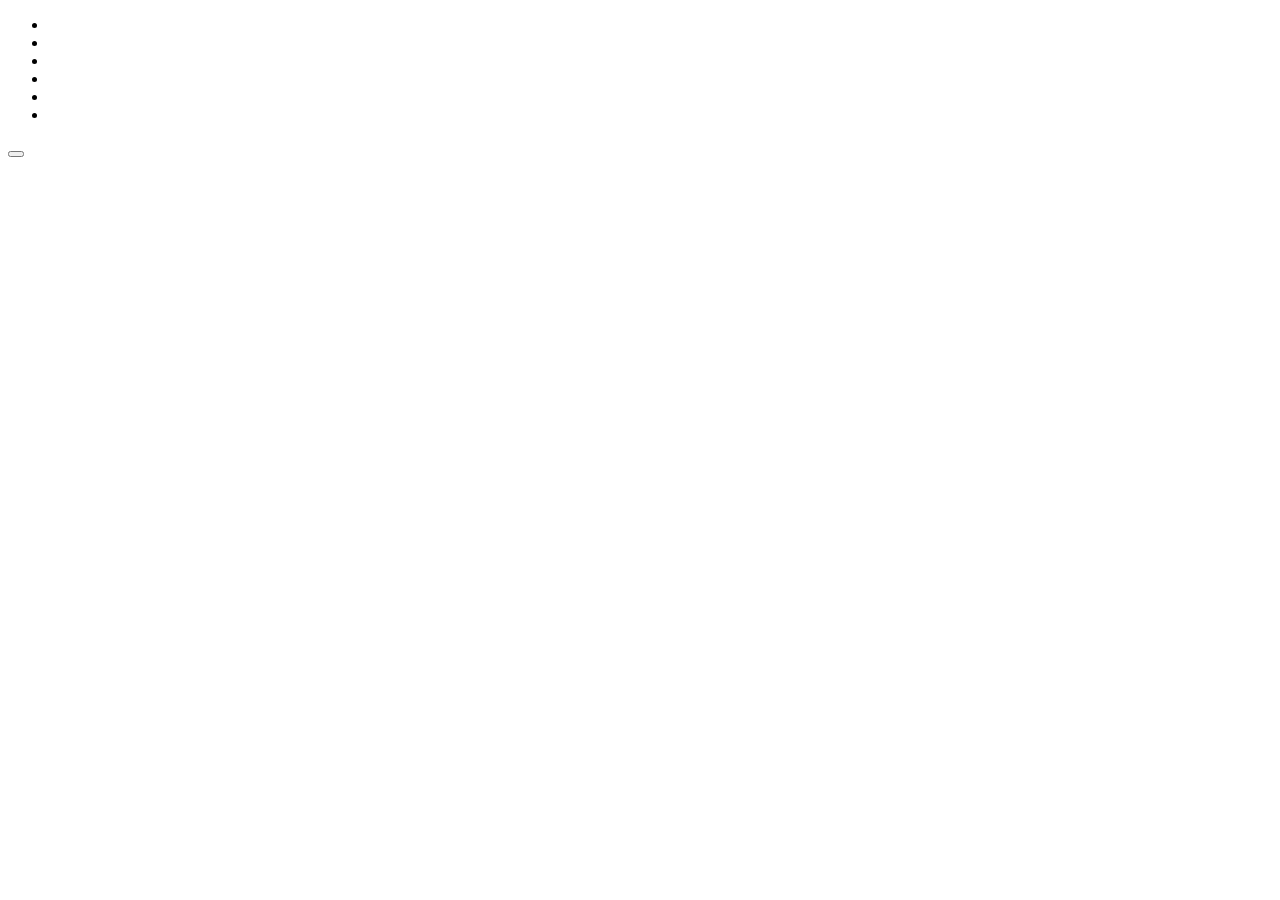
==== index.html @ 34fa8f8a "Add files via upload" ====
<!DOCTYPE html>
<html lang="en">
<head>
    <meta charset="UTF-8">
    <meta http-equiv="X-UA-Compatible" content="IE=edge">
    <meta name="viewport" content="width=device-width, initial-scale=1.0">
    <title>Document</title>
</head>
<body>
    <header class="header">
        <div class="header__top">
            <div class="header__logo">
                
            </div>
            <div class="header__nav">
                <nav class="nav">
                    <ul class="nav__list">
                            <li class="nav__item"></li>
                            <li class="nav__item"></li>
                            <li class="nav__item"></li>
                            <li class="nav__item"></li>
                            <li class="nav__item"></li>
                            <li class="nav__item"></li>
                    </ul>
                </nav>
            </div>
            <div class="header__cellbutton">
                <p class="header__cell"></p>
                <button class="header__button"></button>
            </div>
        </div>
    </header>
    <main>
        <section class="hero">
            <div class="hero__container"> <!-- сделать флексом с осью вниз с выравниваним-->
                <div class="hero__h1"></div>
                <div class="hero__h2"></div>
                <div class="hero__button hero__button_orange"></div>
                <div class="hero__button hero__button"></div>
            </div>
        </section>
    </main>
    
</body>
</html>
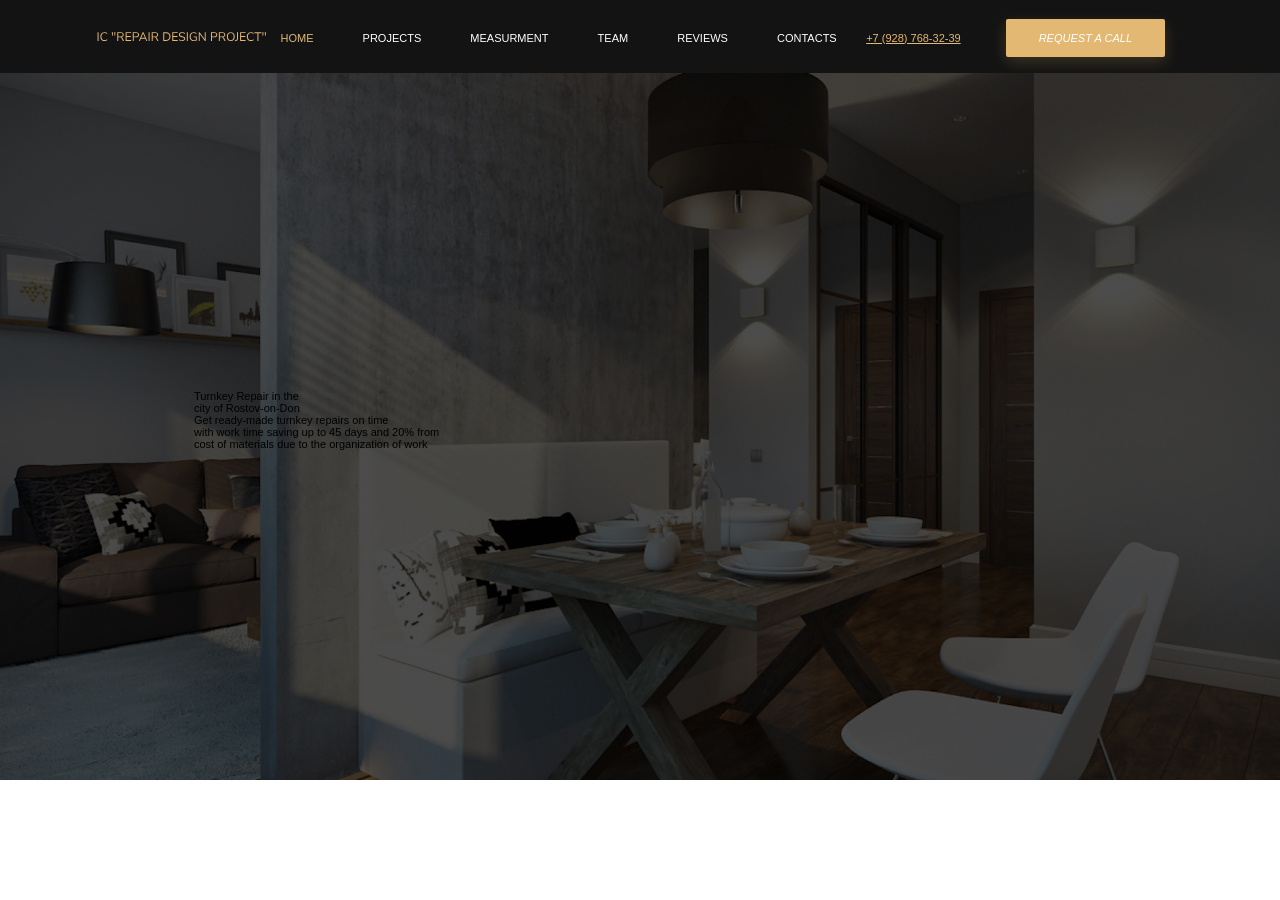
==== commit dcb6e512: "Add files via upload" ====
--- a/index.html
+++ b/index.html
@@ -4,39 +4,42 @@
     <meta charset="UTF-8">
     <meta http-equiv="X-UA-Compatible" content="IE=edge">
     <meta name="viewport" content="width=device-width, initial-scale=1.0">
+    <link href="css/style.css" rel="stylesheet">
     <title>Document</title>
 </head>
 <body>
     <header class="header">
-        <div class="header__top">
+        <div class="header__top container">
             <div class="header__logo">
-                
+                <img src="images/logo.svg" alt="Logo" height="10px" width="179px">
             </div>
             <div class="header__nav">
                 <nav class="nav">
                     <ul class="nav__list">
-                            <li class="nav__item"></li>
-                            <li class="nav__item"></li>
-                            <li class="nav__item"></li>
-                            <li class="nav__item"></li>
-                            <li class="nav__item"></li>
-                            <li class="nav__item"></li>
+                            <li class="nav__item nav__item-orange">HOME</li>
+                            <li class="nav__item">PROJECTS</li>
+                            <li class="nav__item">MEASURMENT</li>
+                            <li class="nav__item">TEAM</li>
+                            <li class="nav__item">REVIEWS</li>
+                            <li class="nav__item">CONTACTS</li>
                     </ul>
                 </nav>
             </div>
             <div class="header__cellbutton">
-                <p class="header__cell"></p>
-                <button class="header__button"></button>
+                <div><a href="tel: +79287683239" class="header__cell">+7 (928) 768-32-39</a></div>
+                <div><button class="header__button">Request a call</button></div>
             </div>
         </div>
     </header>
     <main>
         <section class="hero">
-            <div class="hero__container"> <!-- сделать флексом с осью вниз с выравниваним-->
-                <div class="hero__h1"></div>
-                <div class="hero__h2"></div>
-                <div class="hero__button hero__button_orange"></div>
-                <div class="hero__button hero__button"></div>
+            <div class="hero__container container"> 
+                    <div class="hero__h1">Turnkey Repair in the <br>city of Rostov-on-Don</div>
+                    <div class="hero__h2">Get ready-made turnkey repairs on time<br>
+                        with work time saving up to 45 days and 20% from<br>
+                        cost of materials due to the organization of work</div>
+                    <div class="hero__button hero__button_orange"></div>
+                    <div class="hero__button hero__button"></div>
             </div>
         </section>
     </main>
--- a/css/style.css
+++ b/css/style.css
@@ -0,0 +1,117 @@
+@font-face {
+    font-family: "Nunito Sans", sans-serif;
+    src: url('fonts/NunitoSans-Regular.ttf');
+    font-weight: normal;
+    font-style: normal;
+}
+
+* {
+    margin: 0px;
+    padding: 0px;
+    font-size: 11px;
+    box-sizing: border-box;
+}
+
+body {
+    font-family: "Nunito Sans", sans-serif;
+}
+
+.container {
+    max-width: 1440px;
+    margin: 0px auto;
+}
+
+.header__top {
+    display: flex;
+    justify-content: space-between;
+    flex-direction: row;
+    align-items: center;
+    flex-basis: content;
+    background-color: #131313;
+    height: 73px;
+    padding: 24px 90px 22px 92px;
+
+}
+
+.header__logo {}
+
+.header__nav {}
+
+.nav {
+    width: auto;
+}
+
+.nav__list {
+    list-style: none;
+    text-align: center;
+}
+
+.nav__item {
+    margin: 23px;
+    color: #FFFFFF;
+    display: inline;
+}
+
+.nav__item:nth-of-type(1) {
+    margin-left: 0px;
+}
+
+.nav__item:nth-last-of-type(1) {
+    margin-right: 0px;
+}
+
+.nav__item-orange {
+    color: #E3B873;
+}
+
+.header__cellbutton {
+    display: flex;
+    justify-content: end;
+    flex-direction: row;
+    align-items: center;
+}
+
+.header__cell {
+    color: #E3B873; 
+    text-align: right;
+    text-decoration: underline;
+    margin: 0px 20px;
+}
+
+.header__button {
+    background-color: #E3B873;
+    font-style: italic;
+    text-transform: uppercase;
+    padding: 13px 33px;
+    margin: 0px 25px;
+    border-style: none;
+    border-radius: 2px;
+    color: #FFFFFF;
+    box-shadow: 0px 5px 15px rgba(227, 184, 115, 0.2);
+}
+
+.hero {}
+
+.hero__container {
+    display: flex;
+    flex-direction: column;
+    justify-content: center;
+    align-items: flex-start;
+    background: url('../images/hero_rectangle.jpg') center no-repeat;
+    position: relative;
+    background-size: cover;
+    height: 707px;
+    padding: 194px 627px 208px 194px;
+    z-index: 1;
+}
+
+.hero__container::after {
+    content: '';
+    position: absolute;
+    top: 0;
+    left: 0;
+    width: 100%;
+    height: 100%;
+    background: rgba(0,0,0,.7);
+    z-index: -1;
+}
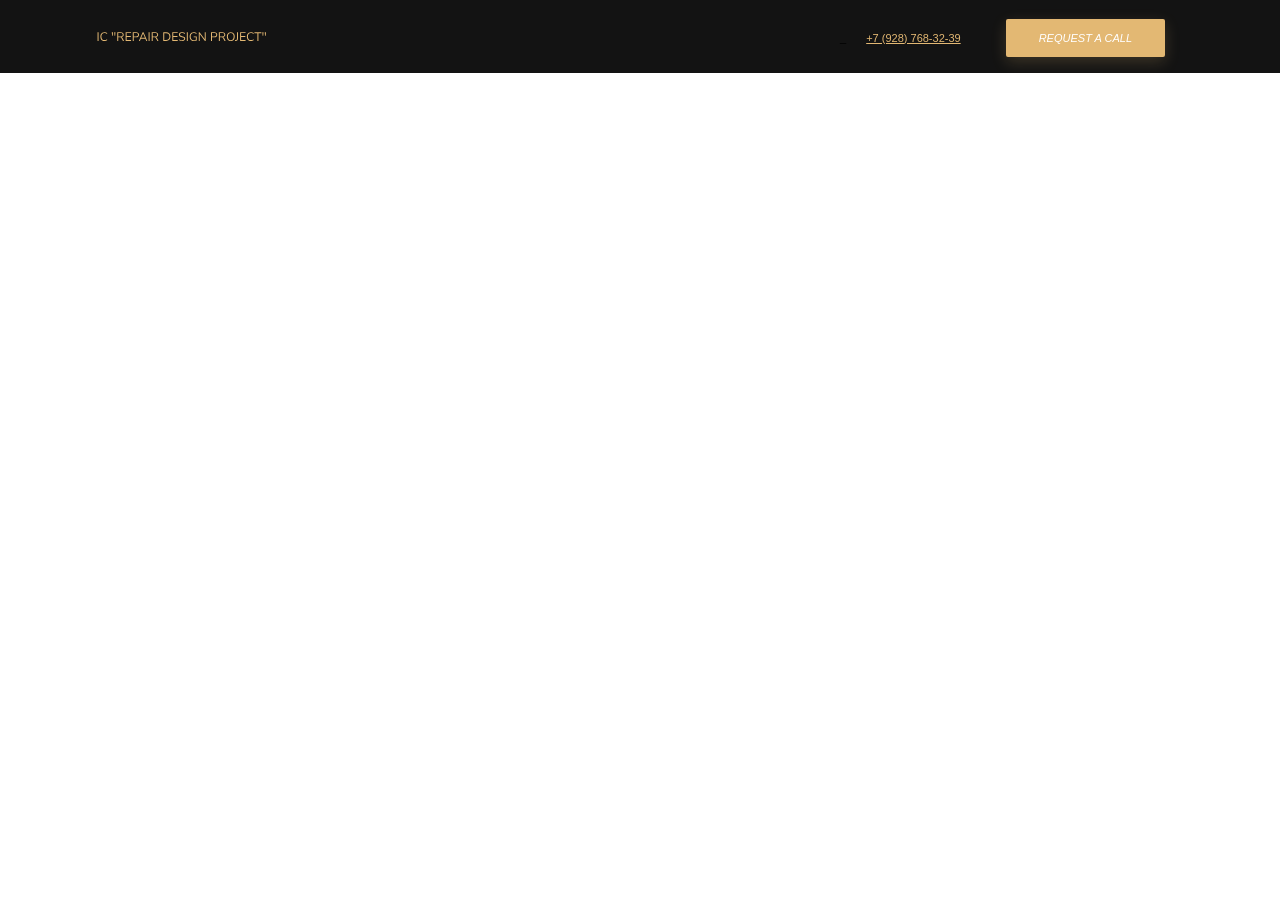
==== commit b42a4511: "Add files via upload" ====
--- a/index.html
+++ b/index.html
@@ -10,34 +10,47 @@
 <body>
     <header class="header">
         <div class="header__top container">
-            <div class="header__logo">
+            <!-- Логотип как правило делается ссылкой (tag a) -->
+            <a href='#' class="header__logo">
                 <img src="images/logo.svg" alt="Logo" height="10px" width="179px">
-            </div>
+            </a>
             <div class="header__nav">
                 <nav class="nav">
                     <ul class="nav__list">
+                            <!-- Логика модификатора правильная, но модификатор делают либо через 2 дефиса - nav__item--orange (устаревшее, так было раньше), либо через нижнее подчеркивание: nav__item_orange -->
+                            <!-- https://ru.bem.info/methodology/block-modification/#%D0%98%D0%B7%D0%BC%D0%B5%D0%BD%D0%B5%D0%BD%D0%B8%D0%B5-%D0%B1%D0%BB%D0%BE%D0%BA%D0%B0-%D0%BC%D0%BE%D0%B4%D0%B8%D1%84%D0%B8%D0%BA%D0%B0%D1%82%D0%BE%D1%80%D0%BE%D0%BC -->
                             <li class="nav__item nav__item-orange">HOME</li>
+                            <!-- В html у тебя должна быть только сухая верстка, все украшательство исключительно стилями, поэтому лучше все кнопки  сделать не заглавными, а "заглавность" задать  помощью стилей text-transform: uppercase; -->
                             <li class="nav__item">PROJECTS</li>
                             <li class="nav__item">MEASURMENT</li>
                             <li class="nav__item">TEAM</li>
                             <li class="nav__item">REVIEWS</li>
                             <li class="nav__item">CONTACTS</li>
+                            <!-- Наверное это должно быть ссылками и надо будет потом текст обернуть в ссылку типа 
+                            <li class="nav__item">
+                                <a href="/contacts" class="nav__link" target="_blank">Contacts</a>
+                            </li> -->
                     </ul>
                 </nav>
             </div>
-            <div class="header__cellbutton">
-                <div><a href="tel: +79287683239" class="header__cell">+7 (928) 768-32-39</a></div>
-                <div><button class="header__button">Request a call</button></div>
+             <!-- Можно например назвать контейнер по смыслу, например: header__contacts или header__callback или если ничего в голову не приходит типа header__wrapper, header__last-section -->
+            <div class="header__cellbutton">_
+                <!-- Макет еще не смотрела, а зачем тут див вокруг ссылки и кнопки? -->
+                <a href="tel: +79287683239" class="header__cell">+7 (928) 768-32-39</a>
+                <button class="header__button">Request a call</button>
             </div>
         </div>
     </header>
     <main>
         <section class="hero">
             <div class="hero__container container"> 
+                    <!-- Лучше не использовать название тега в классе, так как тег может поменяться (исключение кнопка так как название и суть совпадает), а название должно отражать суть класса, в данном случае лучше было бы hero__title, hero__text, hero__caption и тому подобное -->
+                    <!-- С точки зрения семантики для текста всегда лучше использовать текстовые теги h1...h2, p, span, особенно если этот текст важен для seo или несет важную информацию -->
                     <div class="hero__h1">Turnkey Repair in the <br>city of Rostov-on-Don</div>
                     <div class="hero__h2">Get ready-made turnkey repairs on time<br>
                         with work time saving up to 45 days and 20% from<br>
                         cost of materials due to the organization of work</div>
+                        <!-- Правильный модификатор :) но опять же семантичнее делать кнопку тегом button, или если это ссылка то ссылкой (tag a) -->
                     <div class="hero__button hero__button_orange"></div>
                     <div class="hero__button hero__button"></div>
             </div>
--- a/css/style.css
+++ b/css/style.css
@@ -21,21 +21,51 @@
     margin: 0px auto;
 }
 
+.header {
+    background-color: #131313;
+}
+
 .header__top {
     display: flex;
     justify-content: space-between;
     flex-direction: row;
     align-items: center;
     flex-basis: content;
-    background-color: #131313;
     height: 73px;
-    padding: 24px 90px 22px 92px;
+    padding: 18px;
 
 }
 
 .header__logo {}
 
-.header__nav {}
+.header__nav {
+    display: none;
+
+   
+}
+
+@media (min-width: 768px) {
+    .header__top {
+        padding: 24px;
+    }
+}
+
+@media (min-width: 1024px) {
+
+    .header__top {
+       padding: 24px 90px 22px 92px;
+    }
+}
+
+@media (min-width: 1290px) {
+    .header__nav {
+        display: flex;
+    }
+}
+
+main {
+    display: none;
+}
 
 .nav {
     width: auto;
@@ -79,6 +109,7 @@
 }
 
 .header__button {
+    display: none;
     background-color: #E3B873;
     font-style: italic;
     text-transform: uppercase;
@@ -90,22 +121,32 @@
     box-shadow: 0px 5px 15px rgba(227, 184, 115, 0.2);
 }
 
-.hero {}
+@media (min-width: 768px) {
+    .header__button {
+        display: block;
+    }
+}
+
+.hero {
+    position: relative;
+    background: url('../images/hero_rectangle.jpg') center no-repeat;
+    background-size: cover;
+}
 
 .hero__container {
     display: flex;
     flex-direction: column;
     justify-content: center;
     align-items: flex-start;
-    background: url('../images/hero_rectangle.jpg') center no-repeat;
-    position: relative;
-    background-size: cover;
+   
+  
+    
     height: 707px;
     padding: 194px 627px 208px 194px;
     z-index: 1;
 }
 
-.hero__container::after {
+.hero::after {
     content: '';
     position: absolute;
     top: 0;
@@ -113,5 +154,5 @@
     width: 100%;
     height: 100%;
     background: rgba(0,0,0,.7);
-    z-index: -1;
+    z-index: 0;
 }
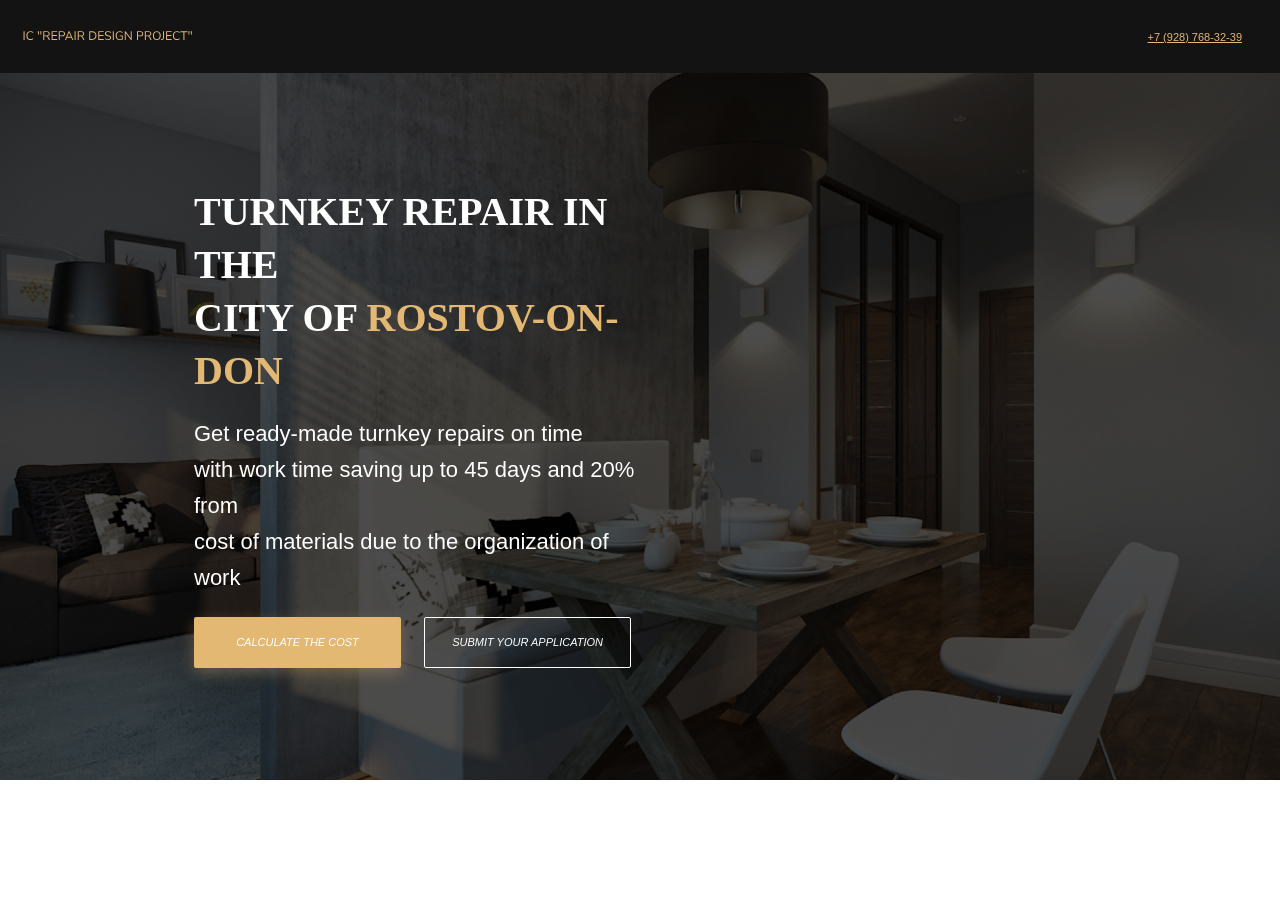
==== commit 74689cd4: "Add files via upload" ====
--- a/index.html
+++ b/index.html
@@ -17,25 +17,16 @@
             <div class="header__nav">
                 <nav class="nav">
                     <ul class="nav__list">
-                            <!-- Логика модификатора правильная, но модификатор делают либо через 2 дефиса - nav__item--orange (устаревшее, так было раньше), либо через нижнее подчеркивание: nav__item_orange -->
-                            <!-- https://ru.bem.info/methodology/block-modification/#%D0%98%D0%B7%D0%BC%D0%B5%D0%BD%D0%B5%D0%BD%D0%B8%D0%B5-%D0%B1%D0%BB%D0%BE%D0%BA%D0%B0-%D0%BC%D0%BE%D0%B4%D0%B8%D1%84%D0%B8%D0%BA%D0%B0%D1%82%D0%BE%D1%80%D0%BE%D0%BC -->
-                            <li class="nav__item nav__item-orange">HOME</li>
-                            <!-- В html у тебя должна быть только сухая верстка, все украшательство исключительно стилями, поэтому лучше все кнопки  сделать не заглавными, а "заглавность" задать  помощью стилей text-transform: uppercase; -->
-                            <li class="nav__item">PROJECTS</li>
-                            <li class="nav__item">MEASURMENT</li>
-                            <li class="nav__item">TEAM</li>
-                            <li class="nav__item">REVIEWS</li>
-                            <li class="nav__item">CONTACTS</li>
-                            <!-- Наверное это должно быть ссылками и надо будет потом текст обернуть в ссылку типа 
-                            <li class="nav__item">
-                                <a href="/contacts" class="nav__link" target="_blank">Contacts</a>
-                            </li> -->
+                            <li class="nav__item"><a href="/contacts" class="nav__link nav__link_orange" target="_blank">home</a></li>
+                            <li class="nav__item"><a href="/contacts" class="nav__link" target="_blank">projects</a></li>
+                            <li class="nav__item"><a href="/contacts" class="nav__link" target="_blank">measurement</a></li>
+                            <li class="nav__item"><a href="/contacts" class="nav__link" target="_blank">team</a></li>
+                            <li class="nav__item"><a href="/contacts" class="nav__link" target="_blank">reviews</a></li>
+                            <li class="nav__item"><a href="/contacts" class="nav__link" target="_blank">contacts</a></li>
                     </ul>
                 </nav>
             </div>
-             <!-- Можно например назвать контейнер по смыслу, например: header__contacts или header__callback или если ничего в голову не приходит типа header__wrapper, header__last-section -->
-            <div class="header__cellbutton">_
-                <!-- Макет еще не смотрела, а зачем тут див вокруг ссылки и кнопки? -->
+            <div class="header__callback">
                 <a href="tel: +79287683239" class="header__cell">+7 (928) 768-32-39</a>
                 <button class="header__button">Request a call</button>
             </div>
@@ -46,13 +37,15 @@
             <div class="hero__container container"> 
                     <!-- Лучше не использовать название тега в классе, так как тег может поменяться (исключение кнопка так как название и суть совпадает), а название должно отражать суть класса, в данном случае лучше было бы hero__title, hero__text, hero__caption и тому подобное -->
                     <!-- С точки зрения семантики для текста всегда лучше использовать текстовые теги h1...h2, p, span, особенно если этот текст важен для seo или несет важную информацию -->
-                    <div class="hero__h1">Turnkey Repair in the <br>city of Rostov-on-Don</div>
-                    <div class="hero__h2">Get ready-made turnkey repairs on time<br>
+                    <h1 class="hero__h1">Turnkey Repair in the <br>city of <span class="hero__h1 hero__h1_orange">Rostov-on-Don</h1>
+                    <h2 class="hero__h2">Get ready-made turnkey repairs on time<br>
                         with work time saving up to 45 days and 20% from<br>
-                        cost of materials due to the organization of work</div>
-                        <!-- Правильный модификатор :) но опять же семантичнее делать кнопку тегом button, или если это ссылка то ссылкой (tag a) -->
-                    <div class="hero__button hero__button_orange"></div>
-                    <div class="hero__button hero__button"></div>
+                        cost of materials due to the organization of work</h2>
+                    <div class="hero__cost">
+                        <button class="hero__button hero__button_orange">calculate the cost</button>
+                        <button class="hero__button">submit your application</button>   
+                    </div>
+                    
             </div>
         </section>
     </main>
--- a/css/style.css
+++ b/css/style.css
@@ -5,6 +5,13 @@
     font-style: normal;
 }
 
+@font-face {
+    font-family: "Yeseva One", cursive;
+    src: url('fonts/YesevaOne-Regular.ttf');
+    font-weight: normal;
+    font-style: normal;
+}
+
 * {
     margin: 0px;
     padding: 0px;
@@ -32,25 +39,21 @@
     align-items: center;
     flex-basis: content;
     height: 73px;
-    padding: 18px;
-
+    padding: 24px 90px 22px 92px;
 }
 
 .header__logo {}
 
-.header__nav {
-    display: none;
-
-   
-}
-
-@media (min-width: 768px) {
+@media (max-width: 1300px) {
     .header__top {
-        padding: 24px;
-    }
-}
-
-@media (min-width: 1024px) {
+        padding: 18px;
+    }
+    .header__nav {
+        display: none;
+    }
+}
+
+/*@media (min-width: 1024px) {
 
     .header__top {
        padding: 24px 90px 22px 92px;
@@ -61,11 +64,7 @@
     .header__nav {
         display: flex;
     }
-}
-
-main {
-    display: none;
-}
+}*/
 
 .nav {
     width: auto;
@@ -78,8 +77,17 @@
 
 .nav__item {
     margin: 23px;
-    color: #FFFFFF;
     display: inline;
+}
+
+.nav__link {
+    text-transform: uppercase;
+    color: #FFFFFF;
+    text-decoration: none;
+}
+
+.nav__link_orange {
+    color: #E3B873;
 }
 
 .nav__item:nth-of-type(1) {
@@ -90,11 +98,7 @@
     margin-right: 0px;
 }
 
-.nav__item-orange {
-    color: #E3B873;
-}
-
-.header__cellbutton {
+.header__callback {
     display: flex;
     justify-content: end;
     flex-direction: row;
@@ -121,11 +125,11 @@
     box-shadow: 0px 5px 15px rgba(227, 184, 115, 0.2);
 }
 
-@media (min-width: 768px) {
+/* @media (min-width: 768px) {
     .header__button {
         display: block;
     }
-}
+} */
 
 .hero {
     position: relative;
@@ -138,11 +142,8 @@
     flex-direction: column;
     justify-content: center;
     align-items: flex-start;
-   
-  
-    
     height: 707px;
-    padding: 194px 627px 208px 194px;
+    padding: 194px 627px 194px 194px;
     z-index: 1;
 }
 
@@ -155,4 +156,61 @@
     height: 100%;
     background: rgba(0,0,0,.7);
     z-index: 0;
+}
+
+.hero__h1 {
+    text-transform: uppercase;
+    font-family: "Yeseva One";
+    font-size: 40px;
+    line-height: 53px;
+    color: #FFFFFF;
+    margin: 0px 0px 10px;
+    z-index: 2;
+}
+
+.hero__h1_orange{
+    color: #E3B873;
+}
+
+.hero__h2 {
+    font-size: 22px;
+    color: #FFFFFF;
+    margin: 9px 0px 21px;
+    font-weight: 400;
+    line-height: 36px;
+    z-index: 2;
+}
+
+.hero-cost {
+    margin: 20px 0px;
+    display: flex;
+    flex-direction: row;
+    align-items: flex-start;
+    z-index: 3;
+}
+
+.hero__button {
+    position: relative;
+    border: 1px solid #FFFFFF;
+    background: none;
+    border-radius: 2px;
+    height: 51px;
+    width: 207px;
+    margin: 0px 20px 0px 0px;
+    color: #FFFFFF;
+    text-transform: uppercase;
+    font-family: "Nunito Sans", sans-serif;
+    font-style: italic;
+    font-weight: 400;
+    font-size: 11px;
+    line-height: 15px;
+    text-align: center;
+    z-index: 3;
+}
+
+.hero__button_orange {
+    background: #E3B873;
+    box-shadow: 0px 5px 15px rgba(227, 184, 115, 0.3);
+    border: 0px solid #E3B873;
+    z-index: 3;
 }
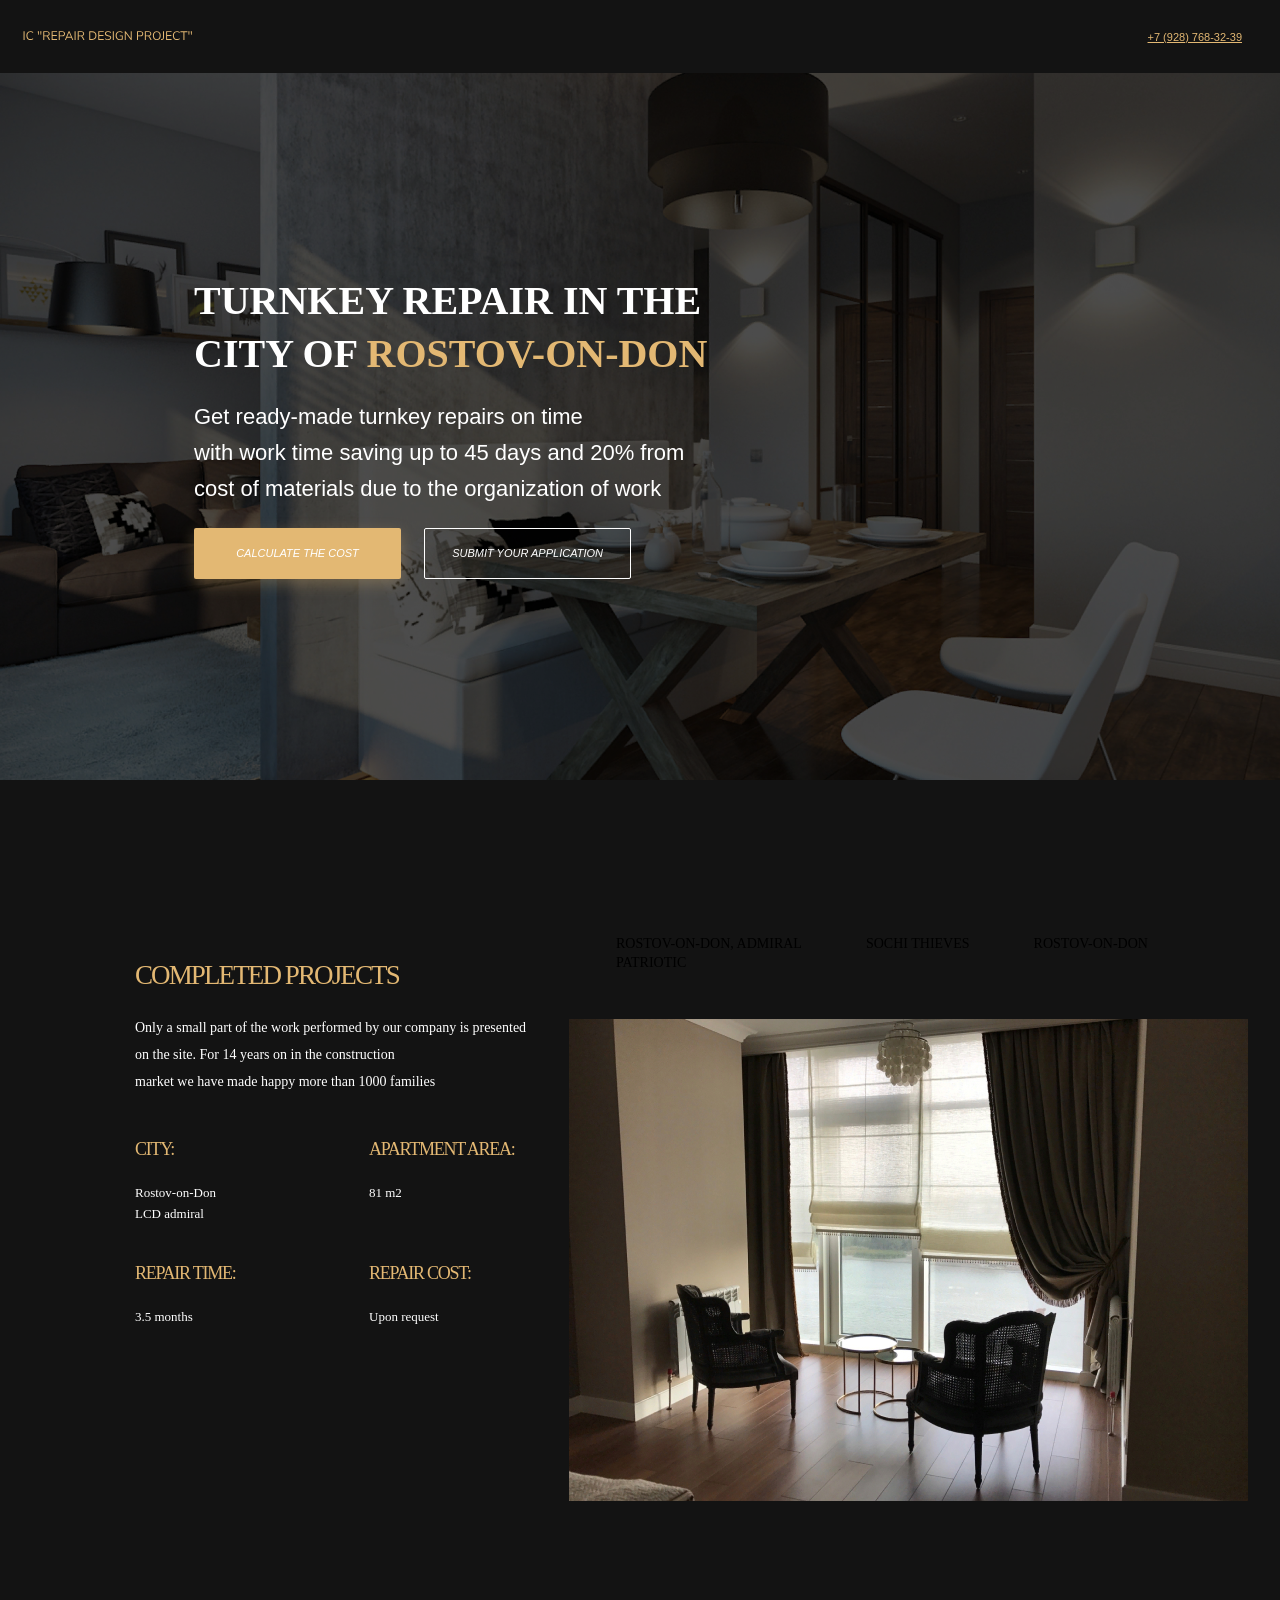
==== commit a28eb405: "Add files via upload" ====
--- a/index.html
+++ b/index.html
@@ -35,10 +35,8 @@
     <main>
         <section class="hero">
             <div class="hero__container container"> 
-                    <!-- Лучше не использовать название тега в классе, так как тег может поменяться (исключение кнопка так как название и суть совпадает), а название должно отражать суть класса, в данном случае лучше было бы hero__title, hero__text, hero__caption и тому подобное -->
-                    <!-- С точки зрения семантики для текста всегда лучше использовать текстовые теги h1...h2, p, span, особенно если этот текст важен для seo или несет важную информацию -->
-                    <h1 class="hero__h1">Turnkey Repair in the <br>city of <span class="hero__h1 hero__h1_orange">Rostov-on-Don</h1>
-                    <h2 class="hero__h2">Get ready-made turnkey repairs on time<br>
+                    <h1 class="hero__title">Turnkey Repair in the <br>city of <span class="hero__title hero__title_orange">Rostov-on-Don</h1>
+                    <h2 class="hero__text">Get ready-made turnkey repairs on time<br>
                         with work time saving up to 45 days and 20% from<br>
                         cost of materials due to the organization of work</h2>
                     <div class="hero__cost">
@@ -48,6 +46,53 @@
                     
             </div>
         </section>
+        <section class="projects">
+            <div class="projects__container container">
+                <div class="projects__description">
+                    <div class="projects__begining">
+                        <h2 class="projects__title">Completed projects</h2>
+                        <p class="projects__text">Only a small part of the work performed by our company is presented<br>
+                            on the site. For 14 years on in the construction<br> 
+                            market we have made happy more than 1000 families</p>
+                    </div>
+                    <div class="projects__about">
+                        <div class="projects__about-example">
+                            <h3 class="projects__title projects__name">City:</h3>
+                            <p class="projects__text projects__text_small">Rostov-on-Don<br>LCD admiral</p>
+                        </div>
+                        <div class="projects__about-example">
+                            <h3 class="projects__title projects__name">apartment area:</h3>
+                            <p class="projects__text projects__text_small">81 m2</p>
+                        </div>
+                        <div class="projects__about-example">
+                            <h3 class="projects__title projects__name">Repair time:</h3>
+                            <p class="projects__text projects__text_small">3.5 months</p>
+                        </div>
+                        <div class="projects__about-example">
+                            <h3 class="projects__title projects__name">Repair Cost:</h3>
+                            <p class="projects__text projects__text_small">Upon request</p>
+                        </div>
+                    </div>
+                </div>
+                <div class="projects__picture">
+                    <div class="projects__slider">
+                        <ul class="projects__list">
+                            <li class="projects__item">
+                                <a class="projects__link">Rostov-on-Don, Admiral</a>
+                            </li>
+                            <li class="projects__item">
+                                <a class="projects__link">Sochi Thieves</a>
+                            </li>
+                            <li class="projects__item">
+                                <a class="projects__link">Rostov-on-Don Patriotic</a>
+                            </li>
+                        </ul>
+                    </div>
+                    <img src="images/completed_project_pic.jpg" alt="Completed project picture">
+                </div>
+            </div>
+        </section>
+
     </main>
     
 </body>
--- a/css/style.css
+++ b/css/style.css
@@ -143,7 +143,7 @@
     justify-content: center;
     align-items: flex-start;
     height: 707px;
-    padding: 194px 627px 194px 194px;
+    padding: 194px;
     z-index: 1;
 }
 
@@ -158,7 +158,7 @@
     z-index: 0;
 }
 
-.hero__h1 {
+.hero__title {
     text-transform: uppercase;
     font-family: "Yeseva One";
     font-size: 40px;
@@ -168,11 +168,11 @@
     z-index: 2;
 }
 
-.hero__h1_orange{
+.hero__title_orange{
     color: #E3B873;
 }
 
-.hero__h2 {
+.hero__text {
     font-size: 22px;
     color: #FFFFFF;
     margin: 9px 0px 21px;
@@ -213,4 +213,93 @@
     box-shadow: 0px 5px 15px rgba(227, 184, 115, 0.3);
     border: 0px solid #E3B873;
     z-index: 3;
+}
+
+.projects {
+    background: #131313;
+    position: relative;
+    background-size: cover;
+}
+
+.projects__container {
+    display: flex;
+    flex-direction: row;
+    padding: 107px 135px 416px;
+}
+
+.projects__description {
+    display: flex;
+    flex-direction: column;
+    justify-content: flex-start;
+    padding: 70px 0px 0px;
+}
+
+.projects__title {
+    text-transform: uppercase;
+    font-family: 'Yeseva One';
+    font-style: normal;
+    font-weight: 400;
+    font-size: 27px;
+    line-height: 37px;
+    letter-spacing: -0.07em;
+    color: #E3B873;
+    margin: 0px 0px 20px 0px;
+}
+
+.projects__text {
+    font-family: 'Nunito Sans';
+    font-style: normal;
+    font-weight: 400;
+    font-size: 14px;
+    line-height: 27px;
+    color: #FFFFFF;
+}
+
+.projects__about {
+    display: grid;
+    grid-template-columns: 200px 200px;
+    grid-template-rows: repeat(2, 90px);
+    grid-gap: 34px;
+    margin: 42px 0px 0px;
+}
+
+.projects__name {
+    font-size: 18px;
+    line-height: 25px;
+}
+
+.projects__text_small {
+    font-size: 13px;
+    line-height: 21px;
+    margin: 0px 0px 9px 0px;
+}
+
+.projects__slider {
+    
+    margin: 47px;
+}
+
+.projects__list {
+    list-style: none;
+    text-align: left;
+}
+
+.projects__item {
+    display: inline;
+    padding: 0px 0px 6px;
+    margin: 0px 61px 0px 0px; 
+}
+
+.projects__picture {
+    display: flex;
+    flex-direction: column;
+}
+
+.projects__link {
+    font-family: 'Yeseva One';
+    font-style: normal;
+    font-weight: 400;
+    font-size: 14px;
+    line-height: 19px;
+    text-transform: uppercase;
 }
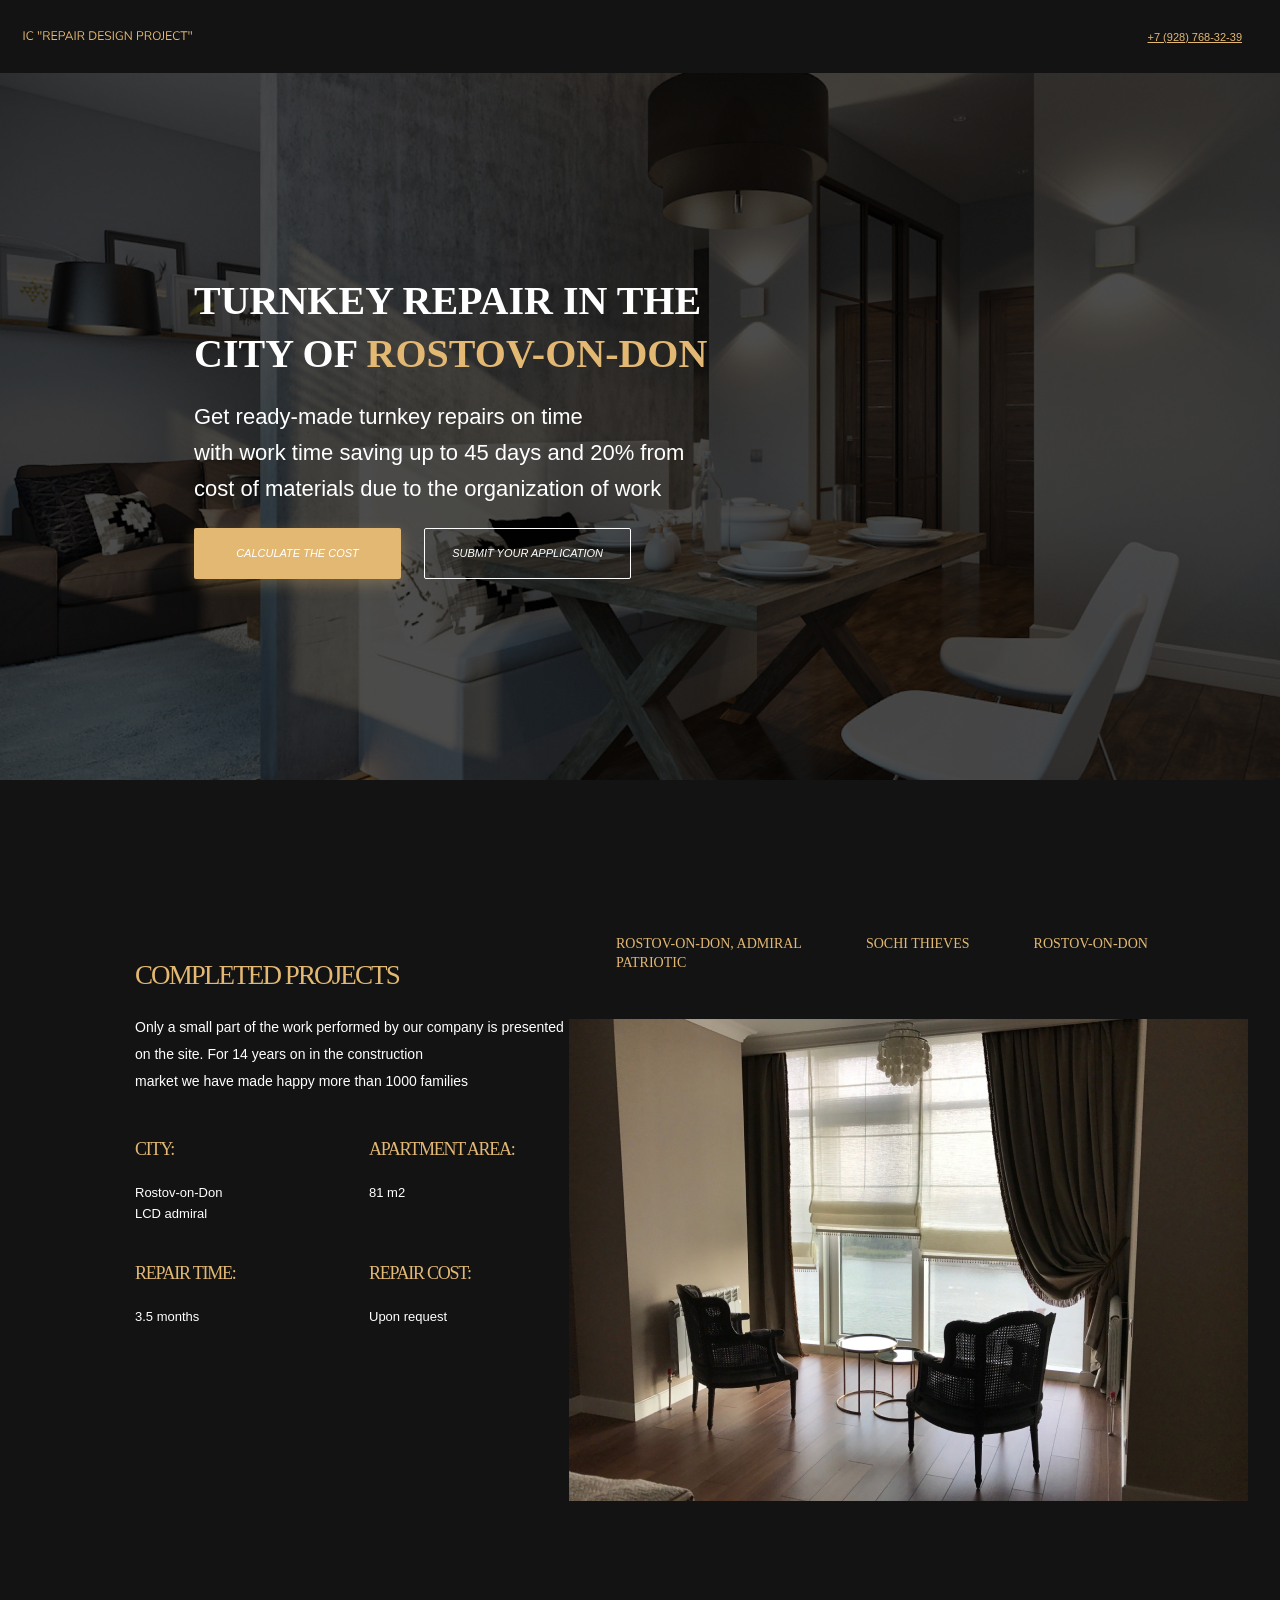
==== commit 3dc64c24: "Add files via upload" ====
--- a/index.html
+++ b/index.html
@@ -35,7 +35,7 @@
     <main>
         <section class="hero">
             <div class="hero__container container"> 
-                    <h1 class="hero__title">Turnkey Repair in the <br>city of <span class="hero__title hero__title_orange">Rostov-on-Don</h1>
+                    <h1 class="general__heading hero__title general__heading">Turnkey Repair in the <br>city of <span class="general__heading hero__title hero__title_orange">Rostov-on-Don</h1>
                     <h2 class="hero__text">Get ready-made turnkey repairs on time<br>
                         with work time saving up to 45 days and 20% from<br>
                         cost of materials due to the organization of work</h2>
@@ -50,26 +50,26 @@
             <div class="projects__container container">
                 <div class="projects__description">
                     <div class="projects__begining">
-                        <h2 class="projects__title">Completed projects</h2>
+                        <h2 class="general__heading projects__title">Completed projects</h2>
                         <p class="projects__text">Only a small part of the work performed by our company is presented<br>
                             on the site. For 14 years on in the construction<br> 
                             market we have made happy more than 1000 families</p>
                     </div>
                     <div class="projects__about">
                         <div class="projects__about-example">
-                            <h3 class="projects__title projects__name">City:</h3>
+                            <h3 class="general__heading projects__title projects__name">City:</h3>
                             <p class="projects__text projects__text_small">Rostov-on-Don<br>LCD admiral</p>
                         </div>
                         <div class="projects__about-example">
-                            <h3 class="projects__title projects__name">apartment area:</h3>
+                            <h3 class="general__heading projects__title projects__name">apartment area:</h3>
                             <p class="projects__text projects__text_small">81 m2</p>
                         </div>
                         <div class="projects__about-example">
-                            <h3 class="projects__title projects__name">Repair time:</h3>
+                            <h3 class="general__heading projects__title projects__name">Repair time:</h3>
                             <p class="projects__text projects__text_small">3.5 months</p>
                         </div>
                         <div class="projects__about-example">
-                            <h3 class="projects__title projects__name">Repair Cost:</h3>
+                            <h3 class="general__heading projects__title projects__name">Repair Cost:</h3>
                             <p class="projects__text projects__text_small">Upon request</p>
                         </div>
                     </div>
@@ -78,13 +78,13 @@
                     <div class="projects__slider">
                         <ul class="projects__list">
                             <li class="projects__item">
-                                <a class="projects__link">Rostov-on-Don, Admiral</a>
+                                <a class="general__heading projects__link">Rostov-on-Don, Admiral</a>
                             </li>
                             <li class="projects__item">
-                                <a class="projects__link">Sochi Thieves</a>
+                                <a class="general__heading projects__link">Sochi Thieves</a>
                             </li>
                             <li class="projects__item">
-                                <a class="projects__link">Rostov-on-Don Patriotic</a>
+                                <a class="general__heading projects__link">Rostov-on-Don Patriotic</a>
                             </li>
                         </ul>
                     </div>
--- a/css/style.css
+++ b/css/style.css
@@ -1,13 +1,13 @@
 @font-face {
     font-family: "Nunito Sans", sans-serif;
-    src: url('fonts/NunitoSans-Regular.ttf');
+    src: url('../fonts/NunitoSans-Regular.ttf');
     font-weight: normal;
     font-style: normal;
 }
 
 @font-face {
     font-family: "Yeseva One", cursive;
-    src: url('fonts/YesevaOne-Regular.ttf');
+    src: url('../fonts/YesevaOne-Regular.ttf');
     font-weight: normal;
     font-style: normal;
 }
@@ -20,7 +20,7 @@
 }
 
 body {
-    font-family: "Nunito Sans", sans-serif;
+    font-family: 'Nunito Sans', sans-serif;
 }
 
 .container {
@@ -158,12 +158,15 @@
     z-index: 0;
 }
 
-.hero__title {
+.general__heading {
     text-transform: uppercase;
-    font-family: "Yeseva One";
+    font-family: 'Yeseva One';
     font-size: 40px;
     line-height: 53px;
     color: #FFFFFF;
+}
+
+.hero__title {
     margin: 0px 0px 10px;
     z-index: 2;
 }
@@ -199,7 +202,7 @@
     margin: 0px 20px 0px 0px;
     color: #FFFFFF;
     text-transform: uppercase;
-    font-family: "Nunito Sans", sans-serif;
+    font-family: 'Nunito Sans', sans-serif;
     font-style: italic;
     font-weight: 400;
     font-size: 11px;
@@ -235,8 +238,6 @@
 }
 
 .projects__title {
-    text-transform: uppercase;
-    font-family: 'Yeseva One';
     font-style: normal;
     font-weight: 400;
     font-size: 27px;
@@ -247,7 +248,7 @@
 }
 
 .projects__text {
-    font-family: 'Nunito Sans';
+    /* font-family: 'Nunito Sans'; */
     font-style: normal;
     font-weight: 400;
     font-size: 14px;
@@ -296,10 +297,17 @@
 }
 
 .projects__link {
-    font-family: 'Yeseva One';
     font-style: normal;
     font-weight: 400;
     font-size: 14px;
     line-height: 19px;
-    text-transform: uppercase;
+    color: rgba(255, 255, 255, 0.3);
+}
+
+.projects__link:nth-of-type(1) {
+    color: #E3B873;
+}
+
+.projects__item:nth-last-of-type(1) {
+    margin: 0px; 
 }
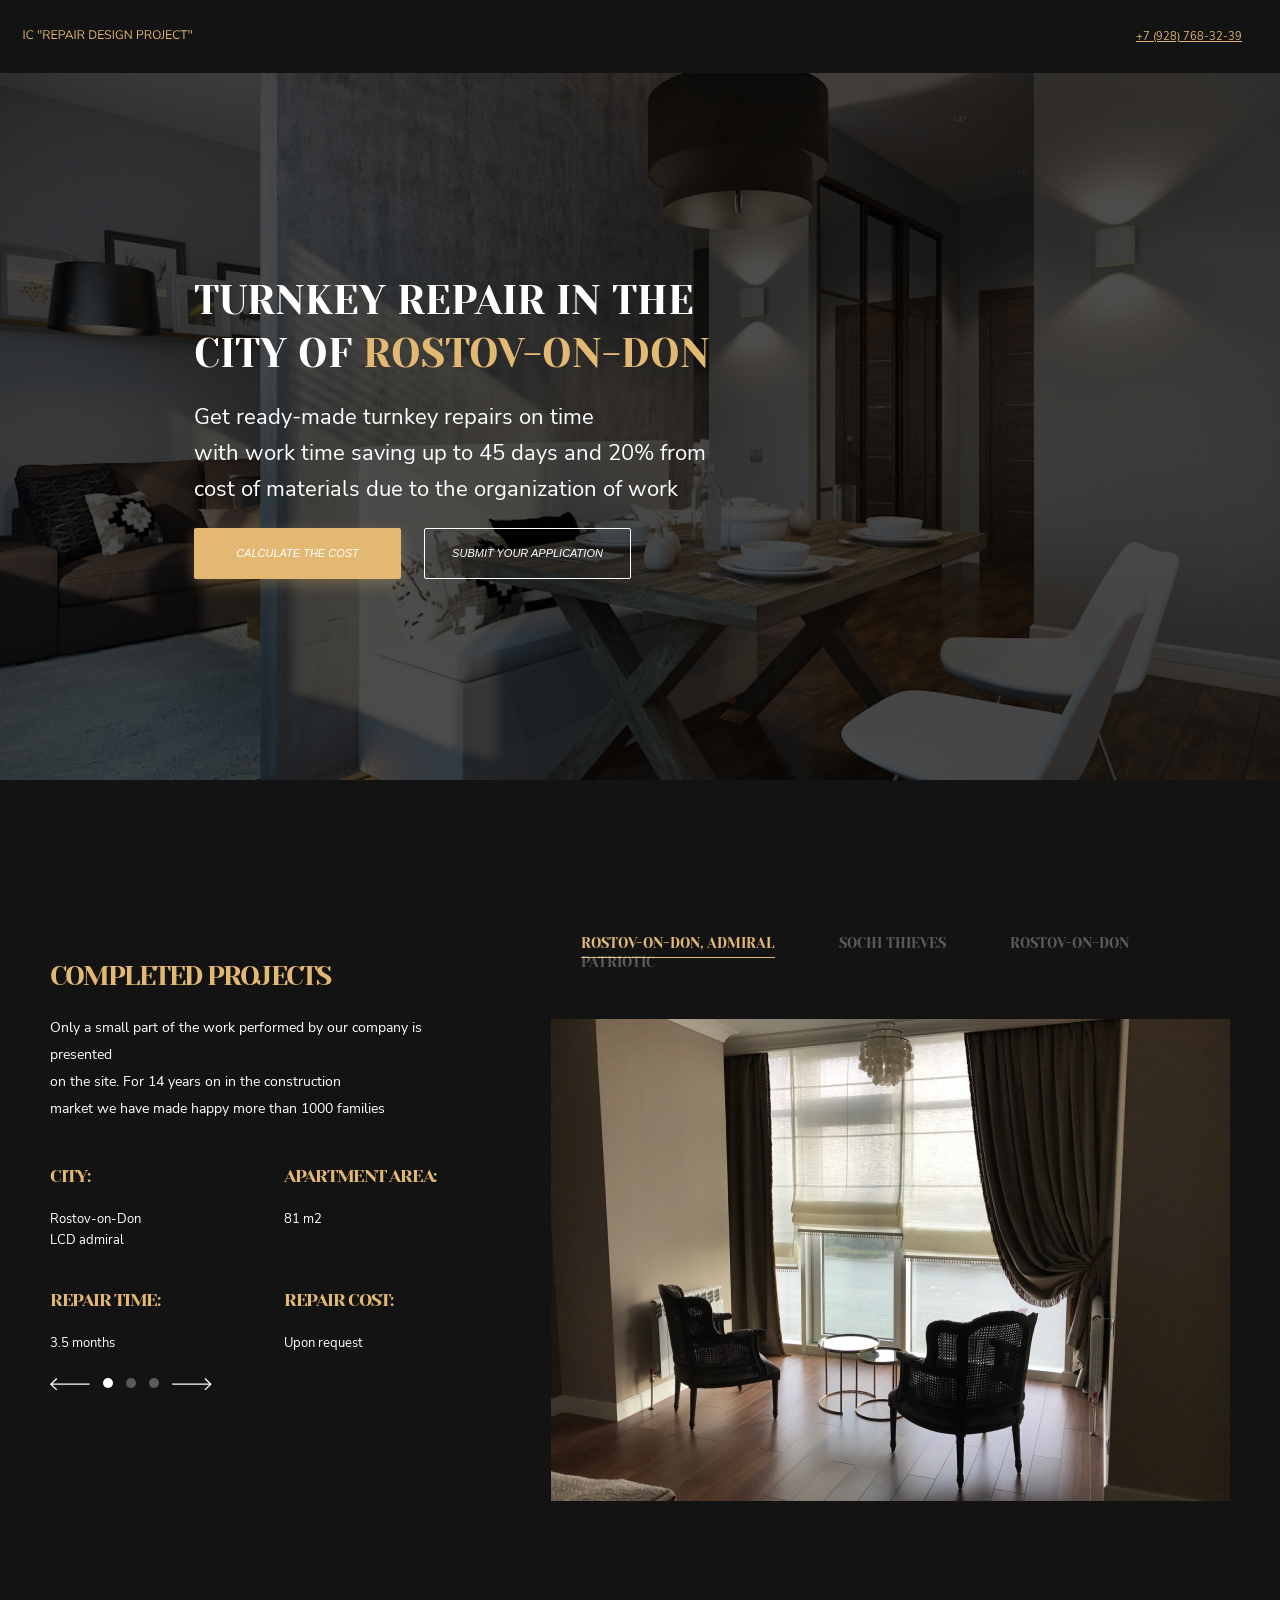
==== commit 5281d1c3: "Add files via upload" ====
--- a/index.html
+++ b/index.html
@@ -35,7 +35,7 @@
     <main>
         <section class="hero">
             <div class="hero__container container"> 
-                    <h1 class="general__heading hero__title general__heading">Turnkey Repair in the <br>city of <span class="general__heading hero__title hero__title_orange">Rostov-on-Don</h1>
+                    <h1 class="general-heading hero__title">Turnkey Repair in the <br>city of <span class="general-heading hero__title hero__title_orange">Rostov-on-Don</h1>
                     <h2 class="hero__text">Get ready-made turnkey repairs on time<br>
                         with work time saving up to 45 days and 20% from<br>
                         cost of materials due to the organization of work</h2>
@@ -50,41 +50,48 @@
             <div class="projects__container container">
                 <div class="projects__description">
                     <div class="projects__begining">
-                        <h2 class="general__heading projects__title">Completed projects</h2>
+                        <h2 class="general-heading projects__title">Completed projects</h2>
                         <p class="projects__text">Only a small part of the work performed by our company is presented<br>
                             on the site. For 14 years on in the construction<br> 
                             market we have made happy more than 1000 families</p>
                     </div>
-                    <div class="projects__about">
-                        <div class="projects__about-example">
-                            <h3 class="general__heading projects__title projects__name">City:</h3>
+                    <div class="about">
+                        <div class="about-example">
+                            <h3 class="general-heading projects__title projects__name">City:</h3>
                             <p class="projects__text projects__text_small">Rostov-on-Don<br>LCD admiral</p>
                         </div>
-                        <div class="projects__about-example">
-                            <h3 class="general__heading projects__title projects__name">apartment area:</h3>
+                        <div class="about-example">
+                            <h3 class="general-heading projects__title projects__name">apartment area:</h3>
                             <p class="projects__text projects__text_small">81 m2</p>
                         </div>
-                        <div class="projects__about-example">
-                            <h3 class="general__heading projects__title projects__name">Repair time:</h3>
+                        <div class="about-example">
+                            <h3 class="general-heading projects__title projects__name">Repair time:</h3>
                             <p class="projects__text projects__text_small">3.5 months</p>
                         </div>
-                        <div class="projects__about-example">
-                            <h3 class="general__heading projects__title projects__name">Repair Cost:</h3>
+                        <div class="about-example">
+                            <h3 class="general-heading projects__title projects__name">Repair Cost:</h3>
                             <p class="projects__text projects__text_small">Upon request</p>
                         </div>
+                    </div>
+                    <div class="arrows">
+                        <img src="images/arrow_type_1.svg" alt="Left arrow" width="40px">
+                        <div class="dot dot_white"></div>
+                        <div class="dot"></div>
+                        <div class="dot"></div>
+                        <img src="images/arrow_type_2.svg" alt="Right arrow" width="40px">
                     </div>
                 </div>
                 <div class="projects__picture">
                     <div class="projects__slider">
                         <ul class="projects__list">
                             <li class="projects__item">
-                                <a class="general__heading projects__link">Rostov-on-Don, Admiral</a>
+                                <a class="general-heading projects__link projects__link_orange">Rostov-on-Don, Admiral</a>
                             </li>
                             <li class="projects__item">
-                                <a class="general__heading projects__link">Sochi Thieves</a>
+                                <a class="general-heading projects__link">Sochi Thieves</a>
                             </li>
                             <li class="projects__item">
-                                <a class="general__heading projects__link">Rostov-on-Don Patriotic</a>
+                                <a class="general-heading projects__link">Rostov-on-Don Patriotic</a>
                             </li>
                         </ul>
                     </div>
--- a/css/style.css
+++ b/css/style.css
@@ -1,12 +1,12 @@
 @font-face {
-    font-family: "Nunito Sans", sans-serif;
+    font-family: "Nunito Sans";
     src: url('../fonts/NunitoSans-Regular.ttf');
     font-weight: normal;
     font-style: normal;
 }
 
 @font-face {
-    font-family: "Yeseva One", cursive;
+    font-family: "Yeseva One";
     src: url('../fonts/YesevaOne-Regular.ttf');
     font-weight: normal;
     font-style: normal;
@@ -158,9 +158,10 @@
     z-index: 0;
 }
 
-.general__heading {
+.general-heading {
     text-transform: uppercase;
     font-family: 'Yeseva One';
+    font-weight: normal;
     font-size: 40px;
     line-height: 53px;
     color: #FFFFFF;
@@ -202,7 +203,7 @@
     margin: 0px 20px 0px 0px;
     color: #FFFFFF;
     text-transform: uppercase;
-    font-family: 'Nunito Sans', sans-serif;
+    /* font-family: 'Nunito Sans', sans-serif; */
     font-style: italic;
     font-weight: 400;
     font-size: 11px;
@@ -227,7 +228,7 @@
 .projects__container {
     display: flex;
     flex-direction: row;
-    padding: 107px 135px 416px;
+    padding: 107px 50px 416px;
 }
 
 .projects__description {
@@ -256,7 +257,7 @@
     color: #FFFFFF;
 }
 
-.projects__about {
+.about {
     display: grid;
     grid-template-columns: 200px 200px;
     grid-template-rows: repeat(2, 90px);
@@ -276,7 +277,6 @@
 }
 
 .projects__slider {
-    
     margin: 47px;
 }
 
@@ -294,6 +294,8 @@
 .projects__picture {
     display: flex;
     flex-direction: column;
+    align-items: flex-end;
+    margin: 0px 0px 0px 50px;
 }
 
 .projects__link {
@@ -302,12 +304,33 @@
     font-size: 14px;
     line-height: 19px;
     color: rgba(255, 255, 255, 0.3);
-}
-
-.projects__link:nth-of-type(1) {
+    padding: 0px 0px 6px;
+}
+
+.projects__link_orange {
     color: #E3B873;
+    border-bottom: solid 1px;
+    border-color: #E3B873;
 }
 
 .projects__item:nth-last-of-type(1) {
     margin: 0px; 
+}
+
+.arrows {
+    display: flex;
+    flex-direction: row;
+    justify-content: space-between;
+    width: 162px;
+}
+
+.dot {
+    height: 10px;
+    width: 10px;
+    background: rgba(255, 255, 255, 0.3);
+    border-radius: 50%;
+}
+
+.dot_white {
+    background: white;
 }
